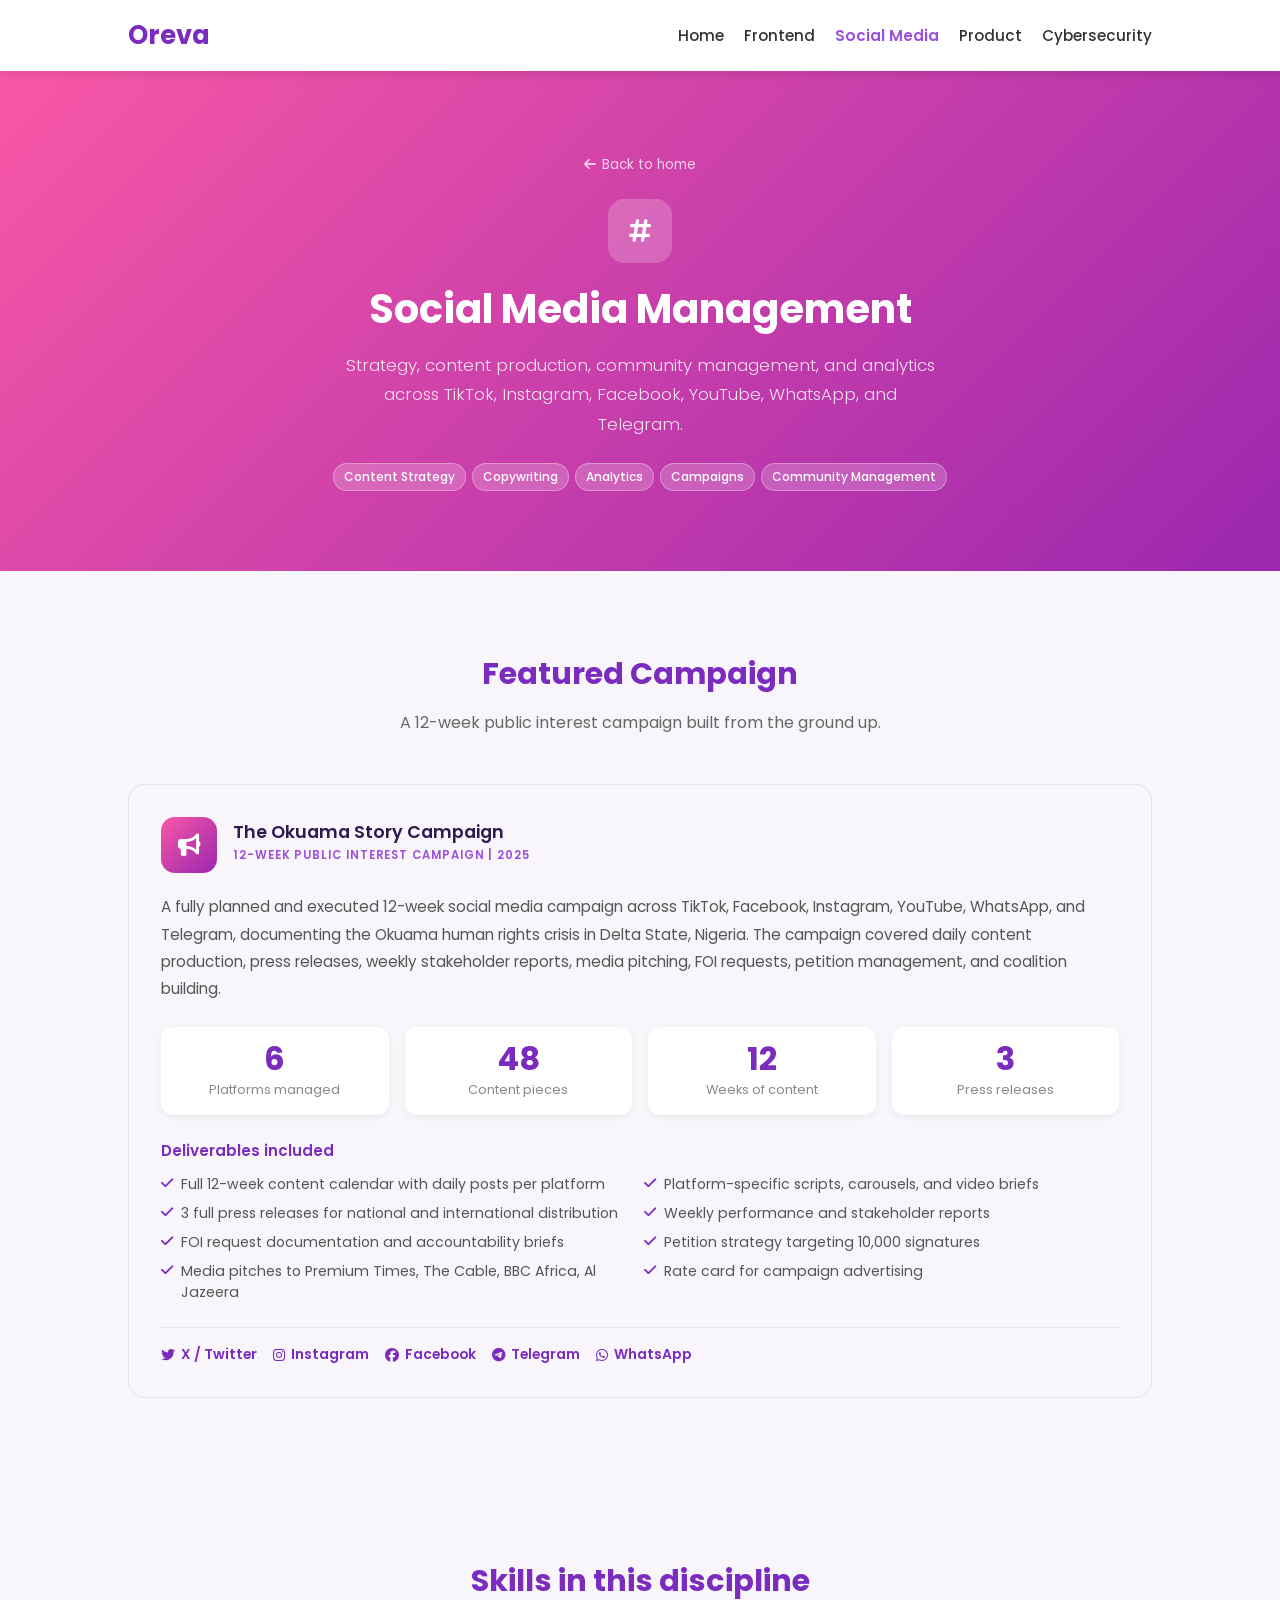
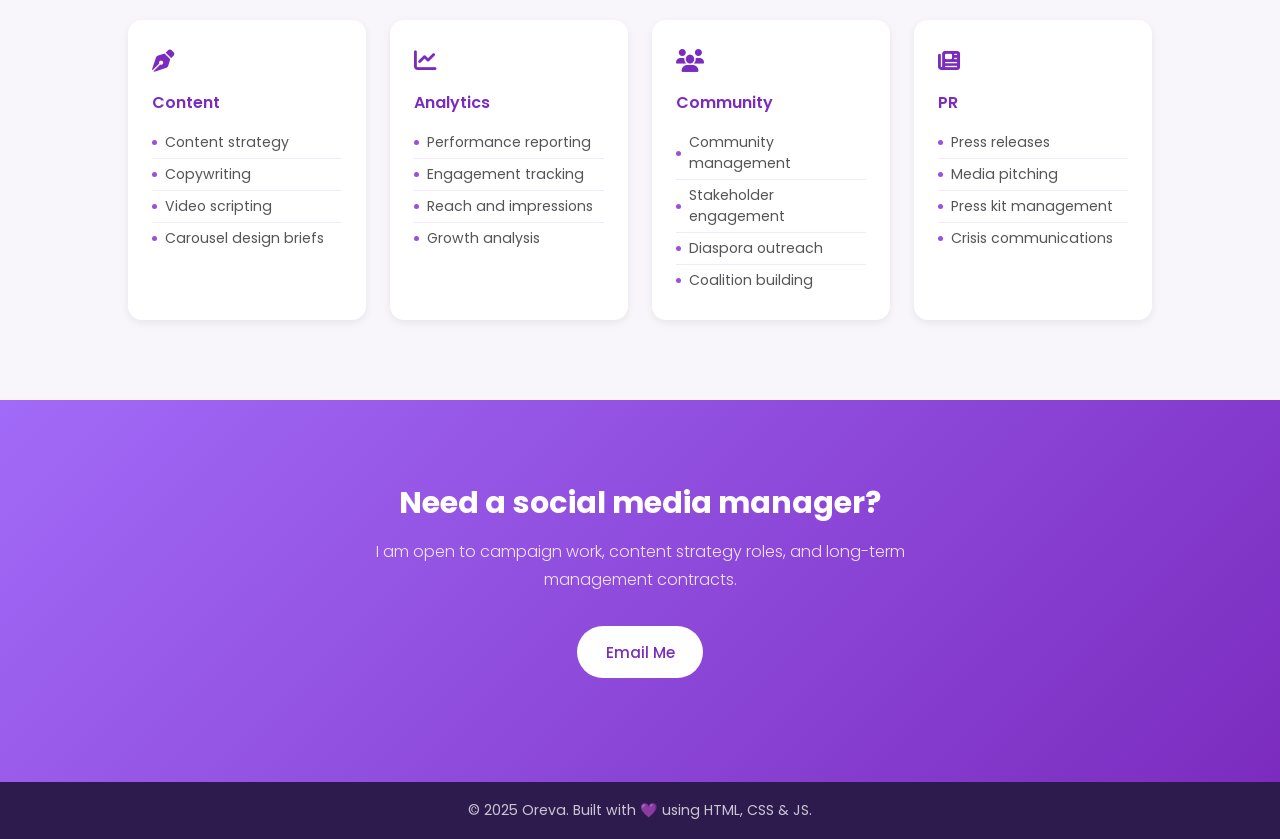
==== smm.html @ fd60ecff "Add files via upload" ====
<!DOCTYPE html>
<html lang="en">
<head>
  <meta charset="UTF-8" />
  <meta name="viewport" content="width=device-width, initial-scale=1.0" />
  <title>Oreva | Social Media Management</title>
  <link rel="stylesheet" href="portfolio.css" />
  <link href="https://fonts.googleapis.com/css2?family=Poppins:wght@300;400;500;600;700&display=swap" rel="stylesheet" />
  <link rel="stylesheet" href="https://cdnjs.cloudflare.com/ajax/libs/font-awesome/6.5.0/css/all.min.css" />
</head>
<body>

  <header>
    <nav class="navbar">
      <h1 class="logo"><a href="portfolio.html">Oreva</a></h1>
      <ul class="nav-links">
        <li><a href="portfolio.html">Home</a></li>
        <li><a href="frontend.html">Frontend</a></li>
        <li><a href="smm.html" class="active-link">Social Media</a></li>
        <li><a href="product.html">Product</a></li>
        <li><a href="cybersecurity.html">Cybersecurity</a></li>
      </ul>
      <div class="menu-toggle" id="mobile-menu">
        <span class="bar"></span>
        <span class="bar"></span>
        <span class="bar"></span>
      </div>
    </nav>
  </header>

  <section class="page-hero page-hero--smm">
    <div class="section-inner">
      <a href="portfolio.html" class="back-link"><i class="fas fa-arrow-left"></i> Back to home</a>
      <div class="page-hero-icon"><i class="fas fa-hashtag"></i></div>
      <h2>Social Media Management</h2>
      <p>Strategy, content production, community management, and analytics across TikTok, Instagram, Facebook, YouTube, WhatsApp, and Telegram.</p>
      <div class="discipline-pills" style="justify-content: center; margin-top: 1.5rem;">
        <span>Content Strategy</span><span>Copywriting</span><span>Analytics</span><span>Campaigns</span><span>Community Management</span>
      </div>
    </div>
  </section>

  <section class="page-section">
    <div class="section-inner">
      <h3>Featured Campaign</h3>
      <p class="section-sub">A 12-week public interest campaign built from the ground up.</p>

      <div class="campaign-feature">
        <div class="campaign-feature-header">
          <div class="campaign-icon"><i class="fas fa-bullhorn"></i></div>
          <div>
            <h4>The Okuama Story Campaign</h4>
            <span class="project-track">12-Week Public Interest Campaign | 2025</span>
          </div>
        </div>
        <p>
          A fully planned and executed 12-week social media campaign across TikTok, Facebook, Instagram, YouTube, WhatsApp, and Telegram, 
          documenting the Okuama human rights crisis in Delta State, Nigeria. The campaign covered daily content production, 
          press releases, weekly stakeholder reports, media pitching, FOI requests, petition management, and coalition building.
        </p>
        <div class="campaign-stats">
          <div class="campaign-stat">
            <div class="stat-num">6</div>
            <div class="stat-label">Platforms managed</div>
          </div>
          <div class="campaign-stat">
            <div class="stat-num">48</div>
            <div class="stat-label">Content pieces</div>
          </div>
          <div class="campaign-stat">
            <div class="stat-num">12</div>
            <div class="stat-label">Weeks of content</div>
          </div>
          <div class="campaign-stat">
            <div class="stat-num">3</div>
            <div class="stat-label">Press releases</div>
          </div>
        </div>
        <div class="campaign-deliverables">
          <h5>Deliverables included</h5>
          <ul>
            <li><i class="fas fa-check"></i> Full 12-week content calendar with daily posts per platform</li>
            <li><i class="fas fa-check"></i> Platform-specific scripts, carousels, and video briefs</li>
            <li><i class="fas fa-check"></i> 3 full press releases for national and international distribution</li>
            <li><i class="fas fa-check"></i> Weekly performance and stakeholder reports</li>
            <li><i class="fas fa-check"></i> FOI request documentation and accountability briefs</li>
            <li><i class="fas fa-check"></i> Petition strategy targeting 10,000 signatures</li>
            <li><i class="fas fa-check"></i> Media pitches to Premium Times, The Cable, BBC Africa, Al Jazeera</li>
            <li><i class="fas fa-check"></i> Rate card for campaign advertising</li>
          </ul>
        </div>
        <div class="campaign-links">
          <a href="https://x.com/OkuamaJustice" target="_blank" class="project-link"><i class="fab fa-twitter"></i> X / Twitter</a>
          <a href="https://www.instagram.com/p/DYMUwhKgshE/" target="_blank" class="project-link"><i class="fab fa-instagram"></i> Instagram</a>
          <a href="https://www.facebook.com/share/p/1HyQCXHSqd/" target="_blank" class="project-link"><i class="fab fa-facebook"></i> Facebook</a>
          <a href="https://t.me/c/3942396602/3" target="_blank" class="project-link"><i class="fab fa-telegram"></i> Telegram</a>
          <a href="https://whatsapp.com/channel/0029VbCWw3lDuMRY09L4pX2c" target="_blank" class="project-link"><i class="fab fa-whatsapp"></i> WhatsApp</a>
        </div>
      </div>
    </div>
  </section>

  <section class="page-section" style="background: #f8f6fb;">
    <div class="section-inner">
      <h3>Skills in this discipline</h3>
      <div class="skill-grid">
        <div class="skill-card">
          <div class="skill-icon"><i class="fas fa-pen-nib"></i></div>
          <h4>Content</h4>
          <ul class="skill-list">
            <li>Content strategy</li>
            <li>Copywriting</li>
            <li>Video scripting</li>
            <li>Carousel design briefs</li>
          </ul>
        </div>
        <div class="skill-card">
          <div class="skill-icon"><i class="fas fa-chart-line"></i></div>
          <h4>Analytics</h4>
          <ul class="skill-list">
            <li>Performance reporting</li>
            <li>Engagement tracking</li>
            <li>Reach and impressions</li>
            <li>Growth analysis</li>
          </ul>
        </div>
        <div class="skill-card">
          <div class="skill-icon"><i class="fas fa-users"></i></div>
          <h4>Community</h4>
          <ul class="skill-list">
            <li>Community management</li>
            <li>Stakeholder engagement</li>
            <li>Diaspora outreach</li>
            <li>Coalition building</li>
          </ul>
        </div>
        <div class="skill-card">
          <div class="skill-icon"><i class="fas fa-newspaper"></i></div>
          <h4>PR</h4>
          <ul class="skill-list">
            <li>Press releases</li>
            <li>Media pitching</li>
            <li>Press kit management</li>
            <li>Crisis communications</li>
          </ul>
        </div>
      </div>
    </div>
  </section>

  <section class="contact">
    <div class="section-inner">
      <h3>Need a social media manager?</h3>
      <p>I am open to campaign work, content strategy roles, and long-term management contracts.</p>
      <a href="mailto:orevaomanufeme@gmail.com" class="btn btn-primary">Email Me</a>
    </div>
  </section>

  <footer>
    <p>© 2025 Oreva. Built with 💜 using HTML, CSS & JS.</p>
  </footer>

  <script src="portfolio.js"></script>
</body>
</html>
---- portfolio.css ----
* {
  margin: 0;
  padding: 0;
  box-sizing: border-box;
}

body {
  font-family: 'Poppins', sans-serif;
  color: #333;
  background-color: #f8f6fb;
  scroll-behavior: smooth;
}


/* NAVBAR */

header {
  background: #fff;
  box-shadow: 0 3px 10px rgba(0, 0, 0, 0.1);
  position: sticky;
  top: 0;
  z-index: 1000;
}

.navbar {
  display: flex;
  justify-content: space-between;
  align-items: center;
  padding: 1rem 10%;
}

.logo {
  color: #7b2cbf;
  font-size: 1.6rem;
  font-weight: 700;
}

.nav-links {
  display: flex;
  gap: 20px;
  list-style: none;
}

.nav-links a {
  color: #333;
  text-decoration: none;
  font-weight: 500;
  font-size: 0.95rem;
  transition: color 0.3s ease;
}

.nav-links a:hover {
  color: #9d4edd;
}

.nav-links a.active-link {
  color: #9d4edd;
  font-weight: 600;
}

.menu-toggle {
  display: none;
  flex-direction: column;
  cursor: pointer;
}

.bar {
  height: 3px;
  width: 25px;
  background: #333;
  margin: 4px 0;
  border-radius: 2px;
}


/* HERO */

.hero {
  background: linear-gradient(135deg, #a26af8, #7b2cbf);
  color: white;
  display: flex;
  justify-content: center;
  align-items: center;
  padding: 5rem 2rem;
  min-height: 100vh;
}

.hero-content {
  display: flex;
  align-items: center;
  justify-content: space-between;
  gap: 4rem;
  max-width: 1100px;
  width: 100%;
  flex-wrap: wrap;
}

.hero-text {
  flex: 1;
  text-align: left;
}

.hero-eyebrow {
  font-size: 0.8rem;
  letter-spacing: 0.12em;
  text-transform: uppercase;
  color: rgba(255, 255, 255, 0.7);
  margin-bottom: 0.75rem;
  display: flex;
  align-items: center;
  gap: 8px;
}

.hero-eyebrow::before {
  content: '';
  display: inline-block;
  width: 20px;
  height: 1px;
  background: rgba(255, 255, 255, 0.7);
}

.hero-text h2 {
  font-size: 2.8rem;
  font-weight: 700;
  margin-bottom: 1rem;
  line-height: 1.15;
}

.hero-text span {
  color: #d7b3ff;
}

.hero-sub {
  font-size: 1.05rem;
  max-width: 500px;
  line-height: 1.75;
  color: rgba(255, 255, 255, 0.85);
  margin-bottom: 1.5rem;
  font-weight: 300;
}

.hero-tags {
  display: flex;
  flex-wrap: wrap;
  gap: 8px;
  margin-bottom: 2rem;
}

.hero-tag {
  font-size: 0.75rem;
  padding: 5px 14px;
  border: 1px solid rgba(255, 255, 255, 0.4);
  border-radius: 100px;
  color: rgba(255, 255, 255, 0.8);
  font-weight: 400;
}

.hero-tag.active {
  background: rgba(255, 255, 255, 0.2);
  border-color: rgba(255, 255, 255, 0.7);
  color: white;
}

.hero-cta {
  display: flex;
  gap: 1rem;
  flex-wrap: wrap;
}

.btn {
  display: inline-block;
  padding: 0.9rem 1.8rem;
  border-radius: 40px;
  text-decoration: none;
  font-weight: 500;
  font-size: 0.95rem;
  transition: all 0.3s ease;
}

.btn-primary {
  background: #fff;
  color: #7b2cbf;
}

.btn-primary:hover {
  background: #f0e1ff;
  transform: translateY(-3px);
}

.btn-outline {
  background: transparent;
  color: white;
  border: 1px solid rgba(255, 255, 255, 0.6);
}

.btn-outline:hover {
  background: rgba(255, 255, 255, 0.1);
  transform: translateY(-3px);
}


/* Carousel */
.hero-carousel {
  width: 260px;
  height: 260px;
  border-radius: 50%;
  overflow: hidden;
  box-shadow: 0 10px 40px rgba(0,0,0,0.3);
  position: relative;
  border: 5px solid rgba(255,255,255,0.4);
}
.hero-carousel img {
  width: 100%;
  height: 100%;
  object-fit: cover; /* ensures full image shows naturally */
  border-radius: 50%;
  position: absolute;
  top: 0;
  left: 0;
  opacity: 0;
  transition: opacity 1.5s ease-in-out;
}
.carousel img {
  position: absolute;
  width: 100%;
  height: 100%;
  object-fit: cover;
  object-position: center;
  border-radius: 50%;
  opacity: 0;
  transition: opacity 1s ease-in-out;
}
.carousel img.active {
  opacity: 1;
}
.carousel::after {
  content: "";
  position: absolute;
  inset: 0;
  border-radius: 50%;
  border: 3px solid rgba(255, 255, 255, 0.3);
}



/* SHARED SECTION STYLES */

section {
  padding: 80px 10%;
  text-align: center;
}

.section-inner {
  max-width: 1100px;
  margin: 0 auto;
}

h3 {
  color: #7b2cbf;
  font-size: 1.9rem;
  font-weight: 700;
  margin-bottom: 12px;
}

.section-sub {
  color: #666;
  font-size: 1rem;
  margin-bottom: 3rem;
  max-width: 600px;
  margin-left: auto;
  margin-right: auto;
  line-height: 1.7;
}


/* ABOUT */

.about {
  background: #f0e6ff;
}

.about-grid {
  display: grid;
  grid-template-columns: 1fr 1fr;
  gap: 3rem;
  align-items: start;
  text-align: left;
  margin-top: 2rem;
}

.about-text p {
  font-size: 0.97rem;
  line-height: 1.85;
  color: #444;
  margin-bottom: 1rem;
  font-weight: 400;
}

.about-text p:last-child {
  margin-bottom: 0;
}

.about-stats {
  display: grid;
  grid-template-columns: 1fr 1fr;
  gap: 1rem;
}

.stat-card {
  background: white;
  border-radius: 12px;
  padding: 1.25rem;
  box-shadow: 0 3px 8px rgba(0, 0, 0, 0.07);
  text-align: center;
}

.stat-num {
  font-size: 2rem;
  font-weight: 700;
  color: #7b2cbf;
  line-height: 1;
  margin-bottom: 6px;
}

.stat-label {
  font-size: 0.8rem;
  color: #888;
  font-weight: 400;
}


/* DISCIPLINES */

.disciplines {
  background: #fff;
}

.disciplines-grid {
  display: grid;
  grid-template-columns: repeat(auto-fit, minmax(230px, 1fr));
  gap: 1.5rem;
  margin-top: 1rem;
}

.discipline-card {
  background: #f8f6fb;
  border: 1px solid #e8dff5;
  border-radius: 16px;
  padding: 1.75rem;
  text-align: left;
  transition: transform 0.3s ease, box-shadow 0.3s ease;
}

.discipline-card:hover {
  transform: translateY(-5px);
  box-shadow: 0 10px 24px rgba(123, 44, 191, 0.12);
}

.discipline-icon {
  width: 48px;
  height: 48px;
  background: linear-gradient(135deg, #a26af8, #7b2cbf);
  border-radius: 12px;
  display: flex;
  align-items: center;
  justify-content: center;
  margin-bottom: 1rem;
}

.discipline-icon i {
  color: white;
  font-size: 1.2rem;
}

.discipline-card h4 {
  color: #7b2cbf;
  font-size: 1rem;
  font-weight: 600;
  margin-bottom: 0.6rem;
}

.discipline-card p {
  font-size: 0.88rem;
  color: #666;
  line-height: 1.7;
  margin-bottom: 1.25rem;
}

.discipline-pills {
  display: flex;
  flex-wrap: wrap;
  gap: 6px;
}

.discipline-pills span {
  font-size: 0.75rem;
  padding: 4px 10px;
  background: #ede0ff;
  color: #7b2cbf;
  border-radius: 100px;
  font-weight: 500;
}


/* SKILLS */

.skills {
  background: #f8f6fb;
}

.skill-grid {
  display: grid;
  grid-template-columns: repeat(auto-fit, minmax(220px, 1fr));
  gap: 1.5rem;
  margin-top: 1rem;
}

.skill-card {
  background: #fff;
  padding: 1.5rem;
  border-radius: 14px;
  box-shadow: 0 3px 8px rgba(0, 0, 0, 0.07);
  text-align: left;
  transition: transform 0.3s ease, box-shadow 0.3s ease;
}

.skill-card:hover {
  transform: translateY(-5px);
  box-shadow: 0 8px 18px rgba(0, 0, 0, 0.12);
}

.skill-icon {
  font-size: 1.4rem;
  color: #7b2cbf;
  margin-bottom: 0.75rem;
}

.skill-card h4 {
  color: #7b2cbf;
  font-size: 1rem;
  font-weight: 600;
  margin-bottom: 0.75rem;
}

.skill-list {
  list-style: none;
  padding: 0;
}

.skill-list li {
  font-size: 0.88rem;
  color: #555;
  padding: 5px 0;
  border-bottom: 1px solid #f0eaf9;
  display: flex;
  align-items: center;
  gap: 8px;
}

.skill-list li:last-child {
  border-bottom: none;
}

.skill-list li::before {
  content: '';
  width: 5px;
  height: 5px;
  border-radius: 50%;
  background: #9d4edd;
  flex-shrink: 0;
}


/* PROJECTS */

.projects {
  background: #fff;
}

.project-container {
  display: grid;
  grid-template-columns: repeat(auto-fit, minmax(280px, 1fr));
  gap: 1.75rem;
  margin-top: 1rem;
}

.project {
  background: #f8f6fb;
  border: 1px solid #e8dff5;
  border-radius: 16px;
  overflow: hidden;
  transition: transform 0.3s ease, box-shadow 0.3s ease;
  text-align: left;
}

.project:hover {
  transform: translateY(-5px);
  box-shadow: 0 10px 24px rgba(123, 44, 191, 0.12);
}

.project-img-wrap {
  width: 100%;
  height: 180px;
  overflow: hidden;
  background: #ede0ff;
}

.project-img-wrap img {
  width: 100%;
  height: 100%;
  object-fit: cover;
  display: block;
  transition: transform 0.4s ease;
}

.project:hover .project-img-wrap img {
  transform: scale(1.05);
}

.project-img-icon {
  display: flex;
  align-items: center;
  justify-content: center;
  font-size: 3rem;
  color: #9d4edd;
}

.project-body {
  padding: 1.25rem;
}

.project-track {
  font-size: 0.72rem;
  font-weight: 600;
  text-transform: uppercase;
  letter-spacing: 0.08em;
  color: #9d4edd;
  margin-bottom: 0.4rem;
  display: block;
}

.project-body h4 {
  color: #2d1b4e;
  font-size: 1rem;
  font-weight: 600;
  margin-bottom: 0.5rem;
}

.project-body p {
  font-size: 0.87rem;
  color: #666;
  line-height: 1.65;
  margin-bottom: 1rem;
}

.project-link {
  color: #7b2cbf;
  text-decoration: none;
  font-weight: 600;
  font-size: 0.87rem;
  display: inline-flex;
  align-items: center;
  gap: 6px;
  transition: gap 0.2s ease, opacity 0.2s ease;
}

.project-link:hover {
  gap: 10px;
  opacity: 0.75;
}

.project-badge {
  display: inline-block;
  font-size: 0.75rem;
  padding: 4px 12px;
  background: #ede0ff;
  color: #7b2cbf;
  border-radius: 100px;
  font-weight: 600;
}

.project-soon {
  opacity: 0.85;
}


/* CONTACT */

.contact {
  background: linear-gradient(135deg, #a26af8, #7b2cbf);
  color: white;
}

.contact h3 {
  color: white;
}

.contact p {
  max-width: 600px;
  margin: 0 auto 2rem;
  line-height: 1.75;
  font-size: 1rem;
  color: rgba(255, 255, 255, 0.85);
  font-weight: 300;
}

.contact .btn-primary {
  background: white;
  color: #7b2cbf;
  margin-bottom: 1.5rem;
}

.contact .btn-primary:hover {
  background: #f0e1ff;
}

.social-links {
  margin-top: 1.5rem;
  display: flex;
  justify-content: center;
  gap: 1.5rem;
}

.social-links a {
  color: rgba(255, 255, 255, 0.8);
  font-size: 1.5rem;
  transition: color 0.3s ease, transform 0.3s ease;
}

.social-links a:hover {
  color: white;
  transform: scale(1.2);
}


/* FOOTER */

footer {
  background: #2d1b4e;
  color: rgba(255, 255, 255, 0.75);
  text-align: center;
  padding: 18px;
  font-size: 0.88rem;
}


/* RESPONSIVE */

@media (max-width: 900px) {
  .about-grid {
    grid-template-columns: 1fr;
    gap: 2rem;
  }
}

@media (max-width: 768px) {
  .nav-links {
    display: none;
    flex-direction: column;
    background: white;
    width: 100%;
    position: absolute;
    top: 70px;
    left: 0;
    padding: 1rem 0;
    box-shadow: 0 3px 8px rgba(0, 0, 0, 0.1);
  }

  .nav-links li {
    padding: 0.5rem 2rem;
  }

  .nav-links.active {
    display: flex;
  }

  .menu-toggle {
    display: flex;
  }

  .hero-content {
    flex-direction: column-reverse;
    text-align: center;
  }

  .hero-text {
    text-align: center;
  }

  .hero-eyebrow {
    justify-content: center;
  }

  .hero-sub {
    margin-left: auto;
    margin-right: auto;
  }

  .hero-tags {
    justify-content: center;
  }

  .hero-cta {
    justify-content: center;
  }

  .hero-carousel {
    width: 220px;
    height: 220px;
  }

  section {
    padding: 60px 6%;
  }

  .disciplines-grid,
  .skill-grid,
  .project-container {
    grid-template-columns: 1fr;
  }
}

/* LOGO LINK */

.logo a {
  color: #7b2cbf;
  text-decoration: none;
}


/* DISCIPLINE CARD CLICKABLE */

.discipline-card {
  cursor: pointer;
}

.discipline-cta {
  font-size: 0.85rem;
  font-weight: 600;
  color: #7b2cbf;
  margin-top: 1.25rem;
  display: flex;
  align-items: center;
  gap: 6px;
  transition: gap 0.2s ease;
}

.discipline-card:hover .discipline-cta {
  gap: 10px;
}


/* DISCIPLINE PAGE CARDS IN PROJECTS SECTION */

.discipline-page-card {
  background: #f8f6fb;
  border: 1px solid #e8dff5;
  border-radius: 16px;
  padding: 1.75rem;
  text-align: left;
  text-decoration: none;
  color: inherit;
  display: block;
  transition: transform 0.3s ease, box-shadow 0.3s ease;
}

.discipline-page-card:hover {
  transform: translateY(-5px);
  box-shadow: 0 10px 24px rgba(123, 44, 191, 0.12);
}

.discipline-page-card h4 {
  color: #7b2cbf;
  font-size: 1rem;
  font-weight: 600;
  margin: 0.75rem 0 0.5rem;
}

.discipline-page-card p {
  font-size: 0.88rem;
  color: #666;
  line-height: 1.65;
  margin-bottom: 1rem;
}


/* PAGE HERO */

.page-hero {
  padding: 5rem 10%;
  text-align: center;
  color: white;
}

.page-hero--frontend { background: linear-gradient(135deg, #a26af8, #7b2cbf); }
.page-hero--smm      { background: linear-gradient(135deg, #f857a6, #9b27af); }
.page-hero--product  { background: linear-gradient(135deg, #7b2cbf, #4a0e8f); }
.page-hero--cyber    { background: linear-gradient(135deg, #1a1a2e, #4a0e8f); }

.page-hero h2 {
  font-size: 2.5rem;
  font-weight: 700;
  margin: 1rem 0 0.75rem;
  color: white;
}

.page-hero p {
  font-size: 1.05rem;
  color: rgba(255, 255, 255, 0.85);
  max-width: 600px;
  margin: 0 auto;
  line-height: 1.75;
  font-weight: 300;
}

.page-hero .discipline-pills span {
  background: rgba(255, 255, 255, 0.2);
  color: white;
  border: 1px solid rgba(255, 255, 255, 0.3);
}

.page-hero-icon {
  width: 64px;
  height: 64px;
  background: rgba(255, 255, 255, 0.2);
  border-radius: 16px;
  display: flex;
  align-items: center;
  justify-content: center;
  margin: 0 auto 1rem;
  font-size: 1.6rem;
  color: white;
}

.back-link {
  display: inline-flex;
  align-items: center;
  gap: 6px;
  font-size: 0.85rem;
  color: rgba(255, 255, 255, 0.75);
  text-decoration: none;
  margin-bottom: 1.5rem;
  transition: color 0.2s ease;
}

.back-link:hover {
  color: white;
}


/* PAGE SECTIONS */

.page-section {
  padding: 80px 10%;
  text-align: center;
}

.page-section .section-inner {
  max-width: 1100px;
  margin: 0 auto;
}


/* CAMPAIGN FEATURE */

.campaign-feature {
  background: #f8f6fb;
  border: 1px solid #e8dff5;
  border-radius: 16px;
  padding: 2rem;
  text-align: left;
  margin-top: 1rem;
}

.campaign-feature-header {
  display: flex;
  align-items: center;
  gap: 1rem;
  margin-bottom: 1.25rem;
}

.campaign-icon {
  width: 56px;
  height: 56px;
  background: linear-gradient(135deg, #f857a6, #9b27af);
  border-radius: 14px;
  display: flex;
  align-items: center;
  justify-content: center;
  font-size: 1.4rem;
  color: white;
  flex-shrink: 0;
}

.campaign-feature-header h4 {
  color: #2d1b4e;
  font-size: 1.1rem;
  font-weight: 600;
  margin-bottom: 2px;
}

.campaign-feature > p {
  font-size: 0.95rem;
  color: #555;
  line-height: 1.8;
  margin-bottom: 1.5rem;
}

.campaign-stats {
  display: grid;
  grid-template-columns: repeat(4, 1fr);
  gap: 1rem;
  margin-bottom: 1.5rem;
}

.campaign-stat {
  background: white;
  border-radius: 12px;
  padding: 1rem;
  text-align: center;
  box-shadow: 0 2px 6px rgba(0, 0, 0, 0.06);
}

.campaign-deliverables {
  margin-bottom: 1.5rem;
}

.campaign-deliverables h5 {
  color: #7b2cbf;
  font-size: 0.95rem;
  font-weight: 600;
  margin-bottom: 0.75rem;
}

.campaign-deliverables ul {
  list-style: none;
  padding: 0;
  display: grid;
  grid-template-columns: 1fr 1fr;
  gap: 0.5rem;
}

.campaign-deliverables li {
  font-size: 0.88rem;
  color: #555;
  display: flex;
  align-items: flex-start;
  gap: 8px;
  line-height: 1.5;
}

.campaign-deliverables li i {
  color: #7b2cbf;
  margin-top: 2px;
  flex-shrink: 0;
}

.campaign-links {
  display: flex;
  flex-wrap: wrap;
  gap: 1rem;
  padding-top: 1rem;
  border-top: 1px solid #e8dff5;
}

.campaign-links .project-link {
  display: inline-flex;
  align-items: center;
  gap: 6px;
}


/* TRAINING GRID */

.training-grid {
  display: grid;
  grid-template-columns: repeat(auto-fit, minmax(250px, 1fr));
  gap: 1.5rem;
  margin-top: 1rem;
}

.training-card {
  background: #fff;
  border: 1px solid #e8dff5;
  border-radius: 14px;
  padding: 1.5rem;
  text-align: left;
  transition: transform 0.3s ease, box-shadow 0.3s ease;
}

.training-card:hover {
  transform: translateY(-4px);
  box-shadow: 0 8px 20px rgba(123, 44, 191, 0.1);
}

.training-icon {
  font-size: 1.5rem;
  color: #7b2cbf;
  margin-bottom: 0.75rem;
}

.training-card h4 {
  color: #2d1b4e;
  font-size: 0.97rem;
  font-weight: 600;
  margin-bottom: 0.5rem;
}

.training-card p {
  font-size: 0.85rem;
  color: #666;
  line-height: 1.65;
  margin-bottom: 1rem;
}

.training-status {
  font-size: 0.75rem;
  font-weight: 600;
  padding: 4px 12px;
  border-radius: 100px;
  display: inline-block;
}

.training-status.in-progress {
  background: #e8f5e9;
  color: #2e7d32;
}

.training-status.upcoming {
  background: #ede0ff;
  color: #7b2cbf;
}


/* RESPONSIVE FOR NEW PAGES */

@media (max-width: 768px) {
  .campaign-stats {
    grid-template-columns: 1fr 1fr;
  }

  .campaign-deliverables ul {
    grid-template-columns: 1fr;
  }

  .page-hero {
    padding: 4rem 6%;
  }

  .page-hero h2 {
    font-size: 1.9rem;
  }

  .page-section {
    padding: 60px 6%;
  }
}
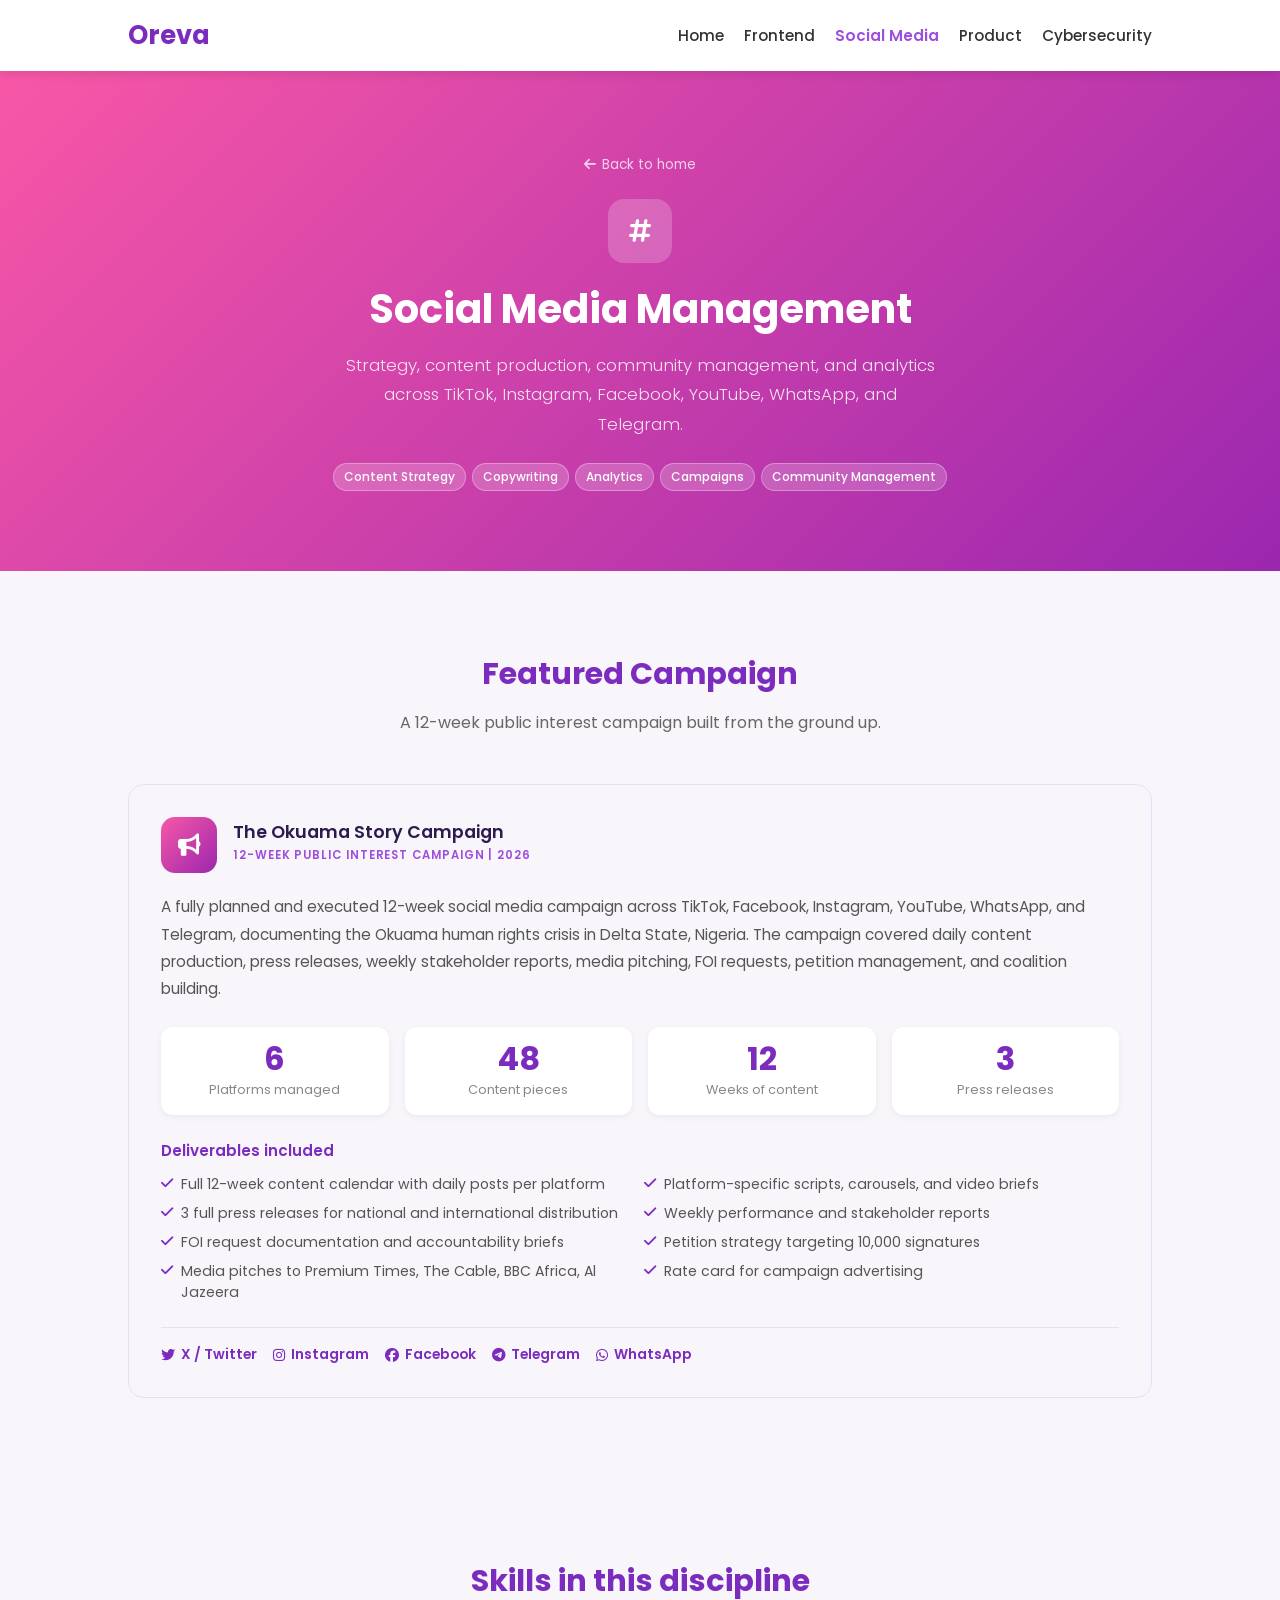
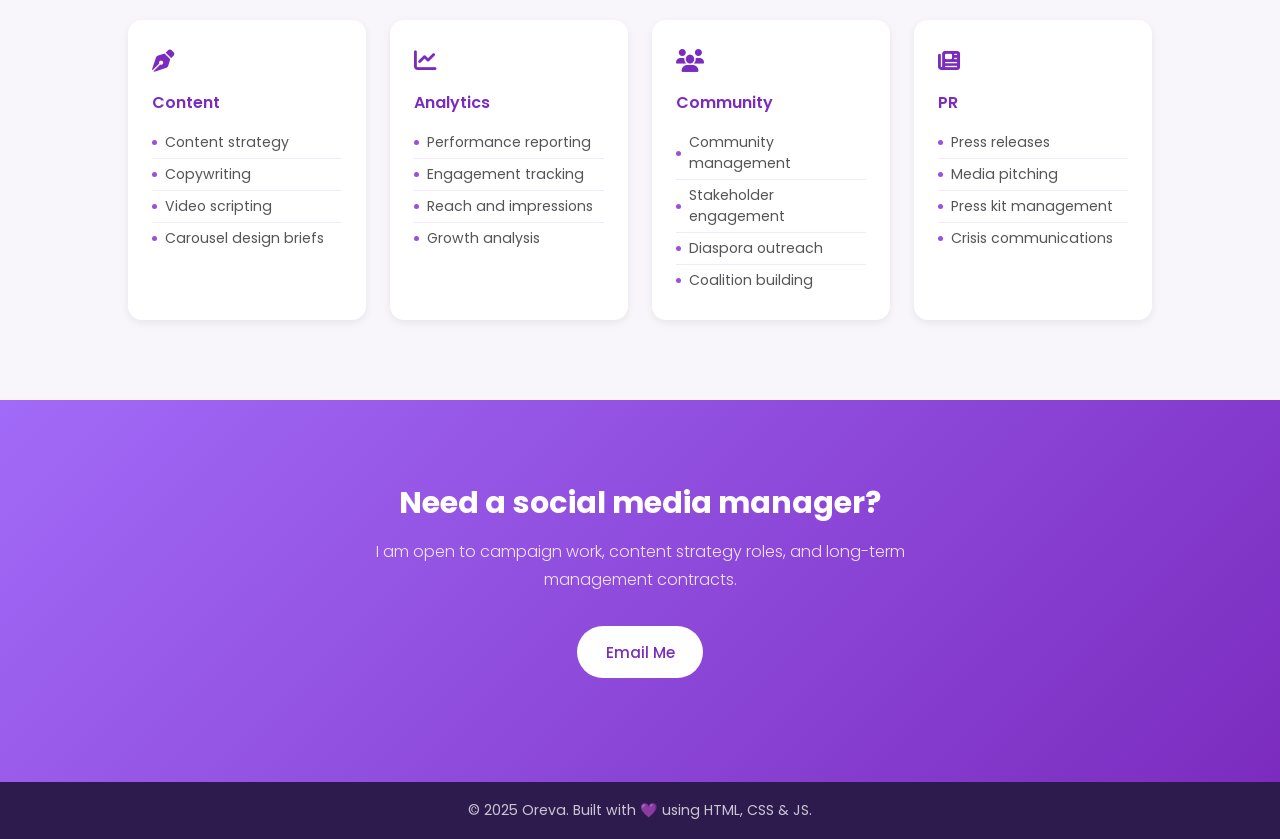
==== commit e662ade3: "Fix HTML structure and ensure proper formatting" ====
--- a/smm.html
+++ b/smm.html
@@ -50,7 +50,7 @@
           <div class="campaign-icon"><i class="fas fa-bullhorn"></i></div>
           <div>
             <h4>The Okuama Story Campaign</h4>
-            <span class="project-track">12-Week Public Interest Campaign | 2025</span>
+            <span class="project-track">12-Week Public Interest Campaign | 2026</span>
           </div>
         </div>
         <p>
@@ -162,4 +162,4 @@
 
   <script src="portfolio.js"></script>
 </body>
-</html>+</html>
